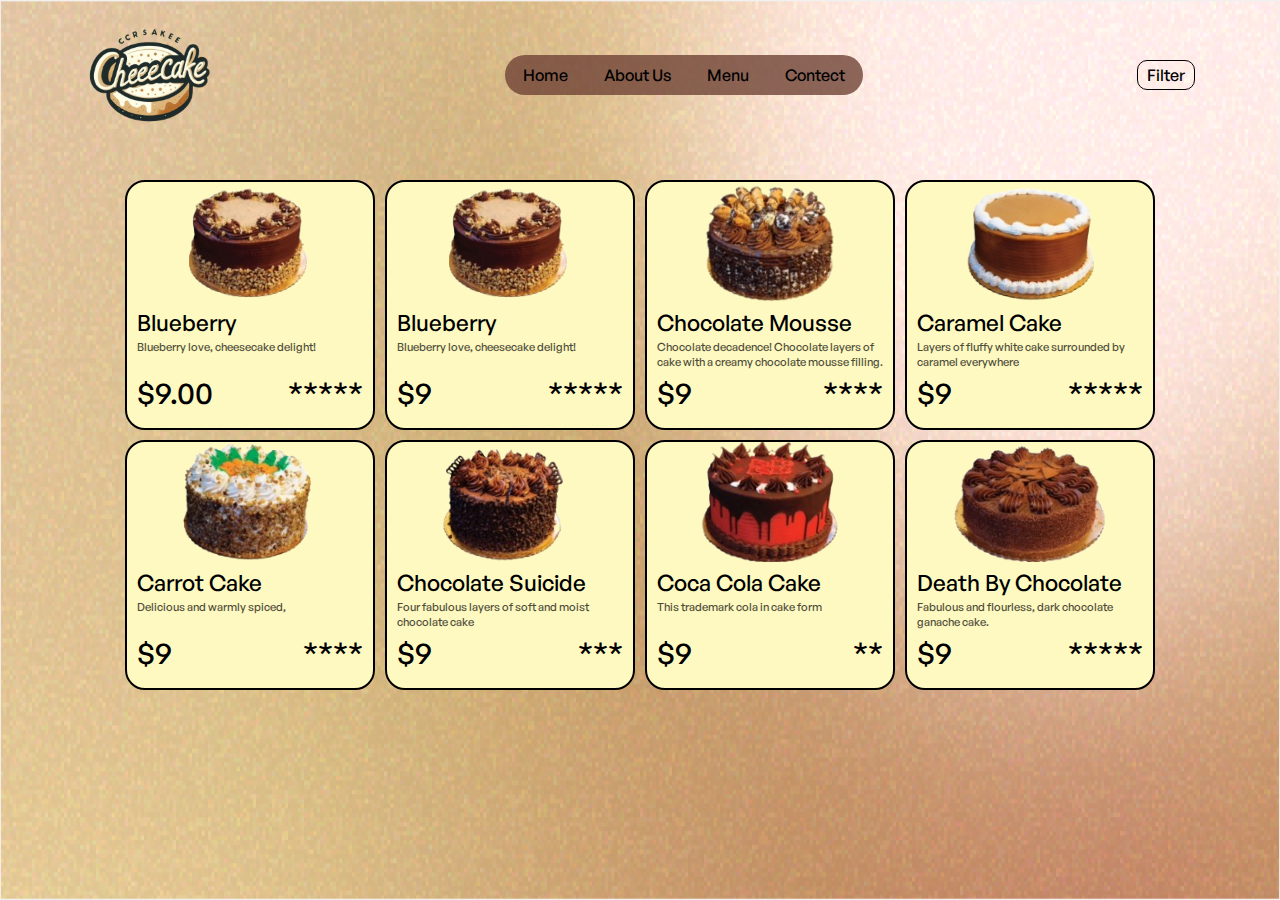
==== menu.html @ 401ab9b7 "1.3" ====
<!DOCTYPE html>
<html lang="en">
<head>
    <meta charset="UTF-8">
    <meta name="viewport" content="width=device-width, initial-scale=1.0">
    <title>Document</title>
    <link rel="stylesheet" href="style.css">
</head>
<body>
    
    <div class="container">
        <div class="nav">
            <img class="logo" src="asset/logo.svg" height="165px" alt="">
            <div class="navitem1">
                <ul class="navitem">
                    <a href='index.html'><li id="li" >Home</li></a>
                    <a href="index.html"><li id="li">About Us</li></a>
                    <a href="index.html"><li id="li">Menu</li></a>
                    <a href="index.html"><li id="li">Contect</li></a>
                </ul>
            </div>
            <img class="menubtn" src="asset/menu.png" alt="">
            <div class="filterbtn">Filter</div>
        </div>
        <div class="containeritem">
            <div class="menucard">
                <div class="imege">
                    <img src="cake/cake1.png" alt="">
                </div>
                <div class="manuinfo">
                    <div id="manuinfo-name">Blueberry Cheesecake</div>
                    <div id="maininfo-about">Blueberry love, cheesecake delight!</div>
                    <div class="maininfo-price">
                        <div id="itemprice"><span>$</span>9.00</div>
                        <div class="rating">*****</div>
                    </div>
                </div>
            </div>
        </div>
    </div> 


    <script src="script.js"></script>
</body>
</html>
---- style.css ----
@font-face {
    font-family: good;
    src: url(asset/GeneralSans-Medium.otf);
}
*{
    font-family: good;
    margin: 0;
    padding: 0;
    box-sizing: border-box;
}
html{
    width: 100%;
    overflow-x: hidden;
}
body{
    width: 100%;
    overflow-x: hidden;
}
.landpage{
    background: url(asset/Background.png);
    width: 100vw;
    min-height: 100vh;
    background-repeat: none;
    background-size: 100% 100%;
    overflow:hidden;
}
.nav a{
    text-decoration: none;
    color: black;
    height: 100%;
    /* width: 100%; */
    display: flex;
    align-items: center;


}
.nav{
    display: flex;
    align-items: center;
    width: min(1150px,100%);
    height: 150px;
    margin: auto;
    position: sticky;
    z-index: 900;
    justify-content: space-between;
}
.navitem{
    display: flex;
    background-color: rgba(111, 68, 54, 0.8);
    height: 40px;
    border-radius: 20px;
    overflow: hidden;
}
#li{
    border-radius: 10px;
    display: flex;
    align-items: center;
    padding: 0 18px;
    height: 40px;
    /* background-color: white; */
}
#li:hover{
    background-color: rgba(207, 201, 201, 0.687);
}
.menubtn{
    height: 30px;
    position: absolute;
    right:9px ;
    top: 30px;
    display: none;
}
.navbtn{
    padding: 5px 10px;
    border-radius: 20px;
    border: 1px solid rgb(5, 4, 4);
    font-size: 13px;
    margin-right: 70px;
}
.navbtn:hover{
    background-color: rgba(111, 68, 54, 0.8);
}

.mainitem{
    /* background-color: yellow; */
    display: flex;
    height: 400px;
    width: min(1053px,76vw);
    margin: 9vh auto;
    position: relative;

}
.mainitem-text{
    /* background-color: #813441; */
    width: 60%;
}
.text{
    font-size: 3.2rem;
    margin-top: 60px;

}
.text2{
    margin-top: 14px;
    max-width: 400px;
}
.cake_imege{
    position: absolute;
    height:628px;
    bottom: 5px;
    right: 216px;
    bottom: 255px;
    transform: translate(50% ,50%);
}
.btn{
    margin-top: 35px;
    margin-bottom: 20px;
     display: flex;
     align-items: center;
     gap: 10px;
    
}
.btn button{
    padding: 10px 10px;
    border-radius: 20px;
    background-color: transparent;
    border: 1px solid black;
    display: flex;
    align-items: center;
}
.btn button:hover{
    background-color: rgba(111, 68, 54, 0.8);
}
.btn :nth-child(2){
    /* background-color: red; */
    padding: 9px 10px;
    gap: 2px;
}



/* about */

.about{
    width: 100%;
    min-height:100vh ;
    background-color:rgba(255, 248, 214, 0.6) ;
}

.aboutitem{
    display: flex;
    justify-content: center;
    align-items: center;
    position: relative;
    width: 90%;
    margin: auto;
}

.aboutimg{
    height: min(500px , 40vw);
}
.secondtext{
    font-size: 20px;
}

.aboutinfo{

}
.aboutinfo p{
    opacity: .7;

}
.aboutinfo h2{
    margin-top: 130px;
    font-size: 40px;
}
.aboutbtn{
    margin-top: 30px;
}
.aboutbtn button{
    padding: 10px 15px;
    border-radius: 20px;
    border: 1px solid black;
}
.aboutbtn button:hover{
    color: white;
    background-color: rgba(106, 64, 40, 1);
}


/* manu section  */

.manu{
    background-image: url(asset/Background3.png);
    background-size: 100% 100%;
    background-repeat: no-repeat;
    min-height: 100vh;
    width: 100%;
    display: flex;
    flex-direction: column;
    align-items: center;
}
.manuitem{
    display: grid ;
    place-items: center;
    width: min(800px,90%);
    height:fit-content ;
    grid-template-columns: repeat(3,250px);
    overflow-x: scroll;
    gap: 15px;
    margin-top: 40px;
    position: relative;
}
.mentitle{
    width: 100%;
    display: flex;
    justify-content: center;
    align-items: center;
    margin-top: 30px;
    font-size: min(10vw,64px);
    font-family: 'Inika', serif;
    color: rgba(106, 64, 40, 1); 

}
.card{
    width: 250px;
    min-height: 280px;
    border-radius: 20px;
    overflow: hidden;
    background-color: rgb(251, 250, 228);
    border: 3px solid black;
    position:relative;
}
.img{
    display: flex;
    justify-content: center;
    align-items: center;
}
.manutext{
    padding: 10px;
    margin-top: 10px;
    position: absolute;
    bottom: 0;
        width: 100%;
}
#foodname{
    font-size: 20px;
}
#foodabout{
    font-size: 13px;
    opacity: .7;
}
.price{
    display: flex;
    justify-content: space-between;
    padding: 15px 0 0 0;
}
#price{
    font-size: 20px;
}
#price span{
    color: green;
}
.star{
    font-size: 34px;
}
.more{
    width: fit-content;
    cursor: pointer;
}

.more2{
    display: none;
    cursor: pointer;
    text-decoration: none;
    color: black;
} 
.more1{
    display: block;
    text-decoration: none;
    color: black;
}
@media (max-width:1120px) {

    .nav{
        /* max-width: 95%; */
        /* background-color: red; */
    }
    .mainitem{
        width: 90%;
    }
    .cake_imege{
        height: 466px;
        right: 18vw;
    }
    .text{
        font-size: 2.4rem;
    }
}
@media (max-width:830px) {
    .aboutinfo h2{
        font-size: 30px;
    }
    .aboutinfo p{
        font-size: 12px;
    }
}

@media (max-width:700px) {
    .menubtn{
        display: block;
        z-index: 999;
    }    
    .navbtn{
        position: absolute;
        right: 0px;
        top: 29px;
    }
    .nav{
        /* width: 100%;
        margin: 0;
        position: inherit; */
    }
    .navitem{
        position: absolute;
        width: 100%;
        border-radius: 0;
        top: 0;
        height: 80vh;
        display: grid;
        place-content: center;
        gap: 20px;
        font-size: 20px;
        grid-template-rows: repeat(4 , 40px);
        transform:translateY(-100%);
        transition: all ease .3s;
    }
    .nav ul li{
        width: 100vw;
        justify-content: center;
        height: 45px;
        /* background-color: red; */
    }
    .nav a{
        width: 100%;
        height: fit-content;
    }
    .logo{
        position: absolute;
        z-index: 999;
        height: 107px;
        left:10px ;
        top: -10px;
    }
    .erase{
        transform: translateY(0);
    }
    .mainitem{
        /* margin: 0 0; */
        width: 100%;
        height: fit-content;
        display: flex;
        flex-direction: column-reverse;
        align-items: center;
        margin: 0 0;
        position: absolute;
        top: 0;
        /* justify-content: center; */
    }
    .mainitem-text{
        width: 100%;
        display: flex;
        align-items: center;
        flex-direction: column;
        
    }
    .cake_imege{
        /* top: -20vh; */
        transform: translate(0 , 0);
        /* left: 50%; */
        position: inherit;
        height: min(120vw,54vh);

    }
    .logo{
        left: -2px;
    }

    .text{
        /* margin-top: min(278px ,70vw); */
        font-size: min(38px , 7vw);
        width: 100%;
        display: flex;
        justify-content: center;
        margin-top: 0;

    }
    .text2{
        font-size: 14px;
        width: 70%;
        opacity: .7;
    }

    /* about */

    .aboutitem{
        flex-direction: column;
        margin: 0;
        width: 100%;
    }
    .aboutinfo{
        width: 90%;
    }
    .aboutinfo h2{
        margin-top: 10px;
    }
    .aboutimg{
        height: 60vw;
    }
    .aboutinfo h2{
        font-size: 8vw;
        margin-left: 3vw;
    }
    
    .aboutinfo p{
        margin-left: 2vw;
    }
    .secondtext{
        font-size: 5vw;
    }
    .aboutbtn{
        display: flex;
        justify-content: center;
    }

    /* manu */
    .card{
        width: 250px;
        min-height: 280px;
    }
    #foodname{
        font-size: 20px;
    }
    #foodabout{
        font-size:11px;
    }
    .filterbtn{
        position: absolute;
    }
}
 
@media (max-width:530px) {
    .more1{
      display: none;
    } 
    .more2{
        display: block;
    }
     
}


/*  more menu  */
.container{
    width: 100%;
    min-height: 100vh;
    background-image: url(asset/Background.png);
    background-size: 100% 100%;
    background-repeat: no-repeat;
    /* align-items: center */
    

}
.containeritem{
    max-width: 1040px;
    margin: auto;
    margin-top: 30px;
    display: flex;
    flex-wrap: wrap;
    justify-content: center;
    gap: 10px;
}
.menucard{
    border: 2px solid black;
    height: 250px;
    width: 250px; 
    display: flex;
    flex-direction: column;
    align-items: center;
    background-color: rgb(254, 249, 192);
    border-radius: 20px;
    overflow: hidden;
}
.manuinfo{
    padding: 0 10px;
    width: 100%;
}
#manuinfo-name{
    font-size: 1.4rem;
    height: 33px;
    overflow-x: scroll;
    /* height: ; */
}
#maininfo-about{
    font-size: .7rem;
    opacity: .7 ;
    width: 100%;
    height: 30px;
    overflow: hidden;
}
.maininfo-price{
    display: flex;
    justify-content: space-between;
    align-items: center;
    /* padding: 0 30px; */
    font-size: 30px;
    padding-top: 3px;
}

.filterbtn{
    right: 40px;
    top: 30px;
    border: 1px solid black;
    padding: 3px 9px;
    border-radius: 10px;
    margin-right: 20px;
    cursor: pointer;
}
.filterbtn:hover{
    background-color: rgba(106, 64, 40, 1);
    color: white;
}
.rating{
    display: flex;
    align-items: center;
    justify-content: center;
    /* flex-direction: column; */
}
.imege img{
    height: 120px;
}
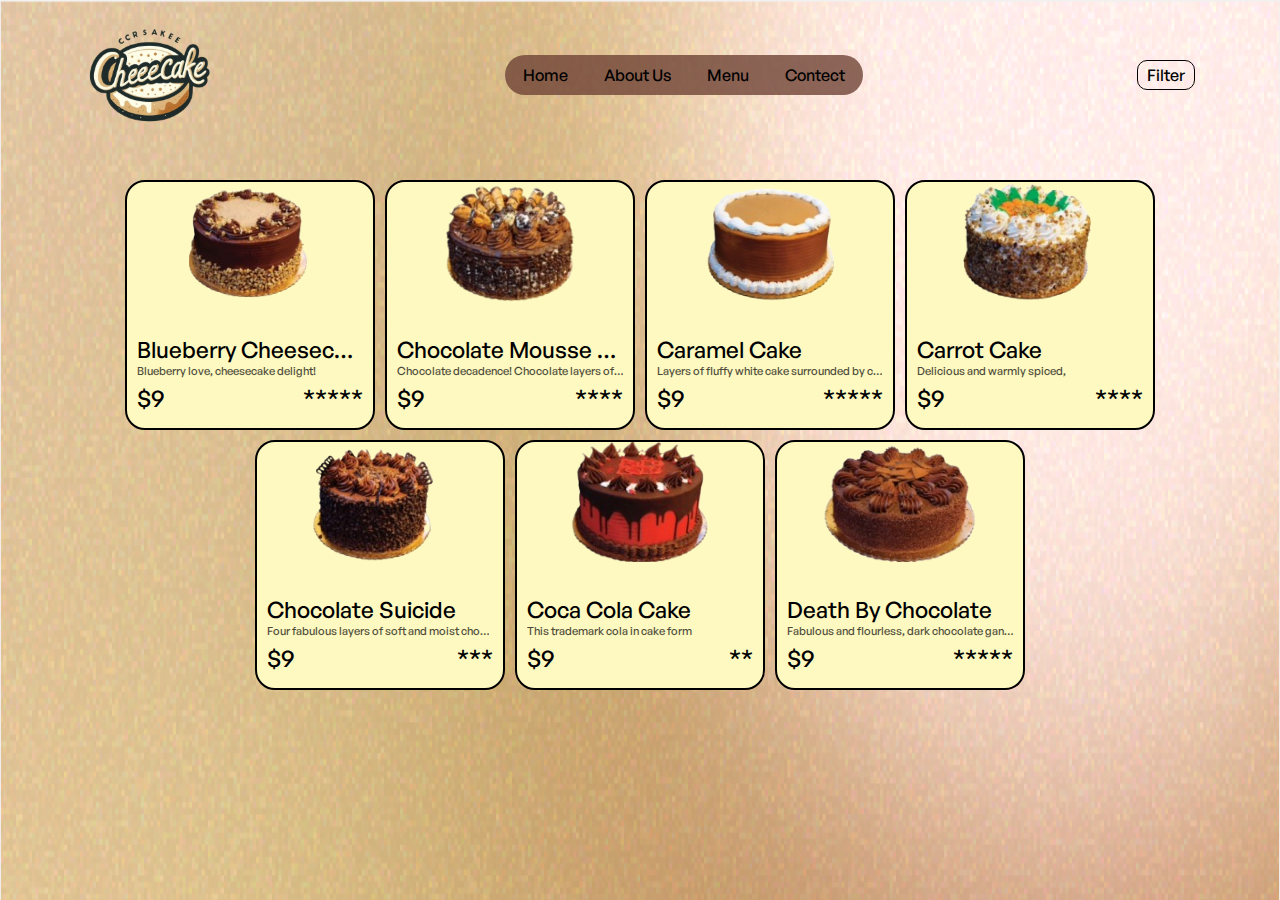
==== commit 4addc0d7: "1.2" ====
--- a/menu.html
+++ b/menu.html
@@ -1,45 +1,56 @@
 <!DOCTYPE html>
 <html lang="en">
+
 <head>
-    <meta charset="UTF-8">
-    <meta name="viewport" content="width=device-width, initial-scale=1.0">
+    <meta charset="UTF-8" />
+    <meta name="viewport" content="width=device-width, initial-scale=1.0" />
     <title>Document</title>
-    <link rel="stylesheet" href="style.css">
+    <link rel="stylesheet" href="style.css" />
 </head>
+
 <body>
-    
     <div class="container">
         <div class="nav">
-            <img class="logo" src="asset/logo.svg" height="165px" alt="">
+            <img class="logo" src="asset/logo.svg" height="165px" alt="" />
             <div class="navitem1">
                 <ul class="navitem">
-                    <a href='index.html'><li id="li" >Home</li></a>
-                    <a href="index.html"><li id="li">About Us</li></a>
-                    <a href="index.html"><li id="li">Menu</li></a>
-                    <a href="index.html"><li id="li">Contect</li></a>
+                    <a href="index.html">
+                        <li id="li">Home</li>
+                    </a>
+                    <a href="index.html">
+                        <li id="li">About Us</li>
+                    </a>
+                    <a href="index.html">
+                        <li id="li">Menu</li>
+                    </a>
+                    <a href="index.html">
+                        <li id="li">Contect</li>
+                    </a>
                 </ul>
             </div>
-            <img class="menubtn" src="asset/menu.png" alt="">
+            <img class="menubtn" src="asset/menu.png" alt="" />
             <div class="filterbtn">Filter</div>
         </div>
         <div class="containeritem">
-            <div class="menucard">
+            <!-- <div class="menucard">
                 <div class="imege">
-                    <img src="cake/cake1.png" alt="">
+                    <img src="cake/cake1.png" alt="" />
                 </div>
                 <div class="manuinfo">
-                    <div id="manuinfo-name">Blueberry Cheesecake</div>
-                    <div id="maininfo-about">Blueberry love, cheesecake delight!</div>
+                    <div class="Text">
+                        <span id="manuinfo-name">Blueberry Cheesecake</span><br>
+                        <span id="maininfo-about">Blueberry love, cheesecake delight!</span>
+                    </div>
                     <div class="maininfo-price">
                         <div id="itemprice"><span>$</span>9.00</div>
                         <div class="rating">*****</div>
                     </div>
                 </div>
-            </div>
+            </div> -->
         </div>
-    </div> 
-
+    </div>
 
     <script src="script.js"></script>
 </body>
+
 </html>--- a/style.css
+++ b/style.css
@@ -273,6 +273,12 @@
     text-decoration: none;
     color: black;
 } 
+.more2 {
+    color: rgb(5, 4, 4);
+}
+.more {
+    color: rgb(1, 0, 0);
+}
 .more1{
     display: block;
     text-decoration: none;
@@ -315,9 +321,7 @@
         top: 29px;
     }
     .nav{
-        /* width: 100%;
-        margin: 0;
-        position: inherit; */
+       height: 90px;
     }
     .navitem{
         position: absolute;
@@ -445,8 +449,16 @@
     .filterbtn{
         position: absolute;
     }
-}
- 
+    .containeritem{
+        margin-top: 0;
+    }
+
+}
+@media (max-width: 700px) {
+    .containeritem {
+      margin-top: 0;
+    }
+  }
 @media (max-width:530px) {
     .more1{
       display: none;
@@ -463,7 +475,7 @@
     width: 100%;
     min-height: 100vh;
     background-image: url(asset/Background.png);
-    background-size: 100% 100%;
+    background-size: max(1200px,100%) max(1200px ,100%);
     background-repeat: no-repeat;
     /* align-items: center */
     
@@ -488,30 +500,41 @@
     background-color: rgb(254, 249, 192);
     border-radius: 20px;
     overflow: hidden;
+    position: relative;
 }
 .manuinfo{
     padding: 0 10px;
     width: 100%;
+    position: absolute;
+    bottom: 14px;
 }
 #manuinfo-name{
     font-size: 1.4rem;
-    height: 33px;
-    overflow-x: scroll;
-    /* height: ; */
+    white-space: nowrap;
+    text-overflow: ellipsis;
+    overflow: hidden;
+}
+#manuinfo-name:hover{
+    white-space: normal;
+    /* background-color: red; */
 }
 #maininfo-about{
     font-size: .7rem;
     opacity: .7 ;
-    width: 100%;
-    height: 30px;
+    white-space: nowrap;
+    text-overflow: ellipsis;
     overflow: hidden;
 }
+
+#maininfo-about:hover{
+    white-space: normal;
+}
 .maininfo-price{
     display: flex;
     justify-content: space-between;
     align-items: center;
     /* padding: 0 30px; */
-    font-size: 30px;
+    font-size: 24px;
     padding-top: 3px;
 }
 
@@ -536,4 +559,15 @@
 }
 .imege img{
     height: 120px;
+}
+.Text{
+    width: 100%;
+    max-height: 50px;
+    overflow: scroll;
+    display: flex;
+    flex-direction: column;
+
+}
+.Text:hover{
+    max-height: fit-content;
 }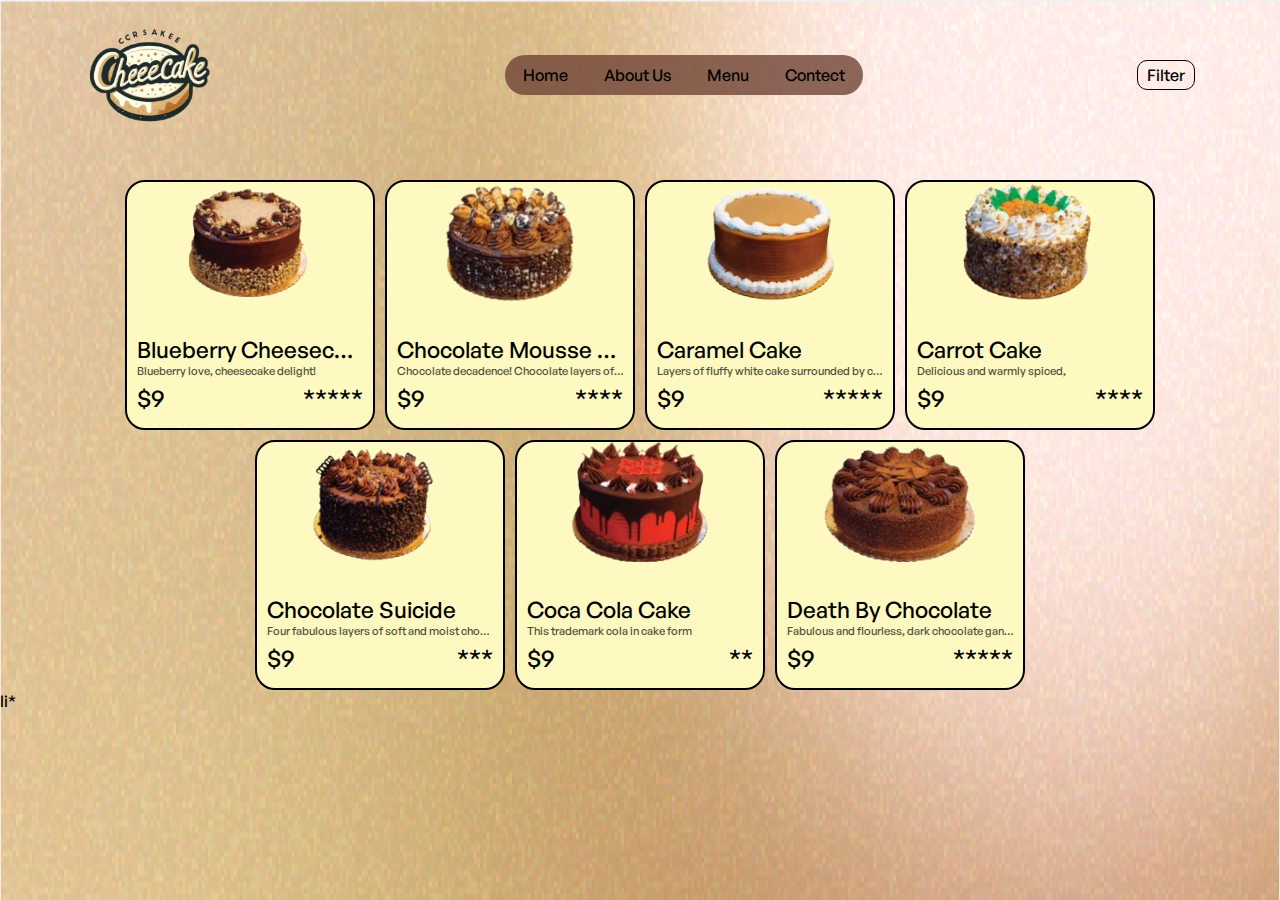
==== commit bb9c7144: "1.2" ====
--- a/menu.html
+++ b/menu.html
@@ -48,6 +48,11 @@
                 </div>
             </div> -->
         </div>
+        <div class="filterbox">
+            <ul>
+                li*
+            </ul>
+        </div>
     </div>
 
     <script src="script.js"></script>
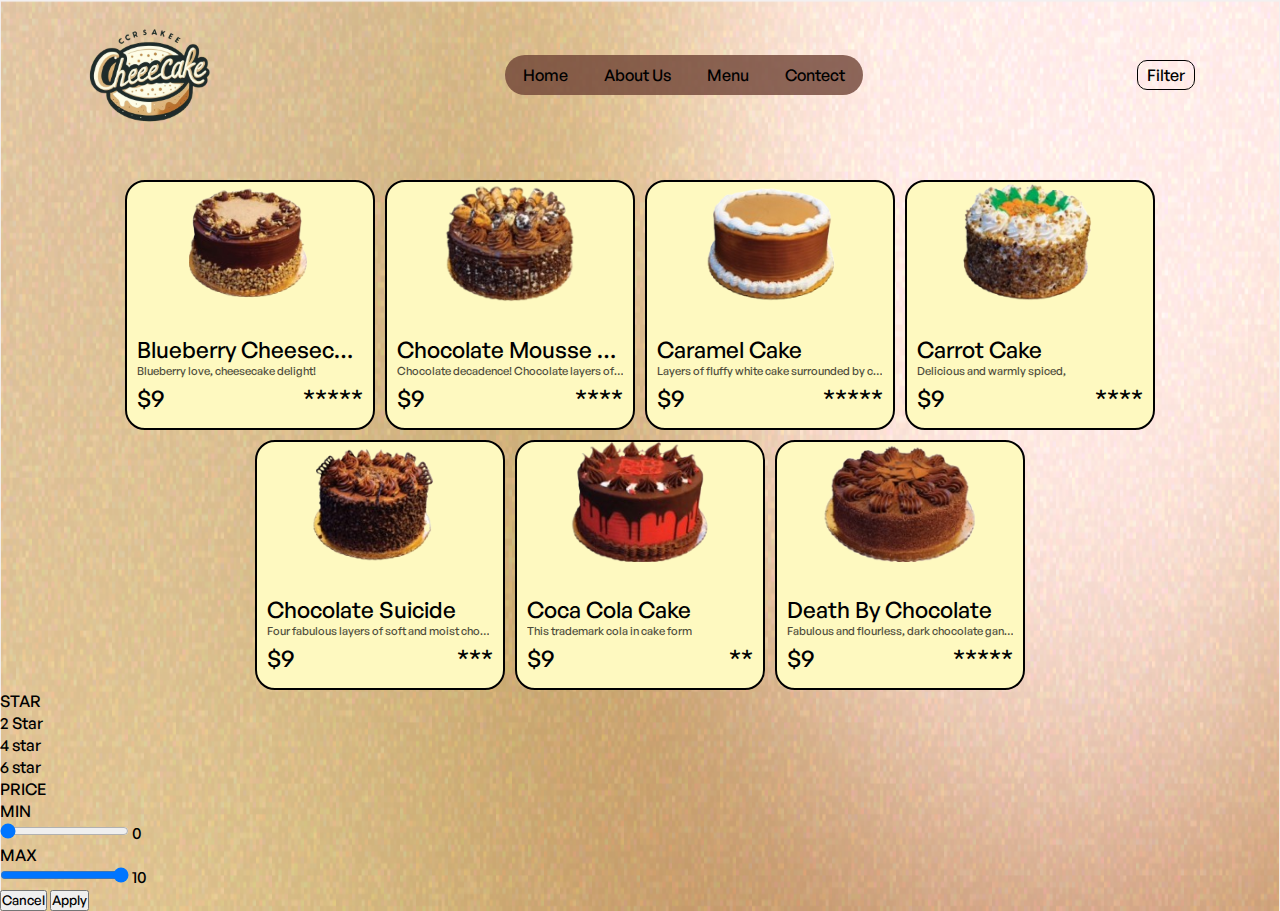
==== commit 4baa0d49: "2.0(Add filter option)" ====
--- a/menu.html
+++ b/menu.html
@@ -4,7 +4,7 @@
 <head>
     <meta charset="UTF-8" />
     <meta name="viewport" content="width=device-width, initial-scale=1.0" />
-    <title>Document</title>
+    <title>Menu</title>
     <link rel="stylesheet" href="style.css" />
 </head>
 
@@ -31,27 +31,53 @@
             <img class="menubtn" src="asset/menu.png" alt="" />
             <div class="filterbtn">Filter</div>
         </div>
-        <div class="containeritem">
-            <!-- <div class="menucard">
-                <div class="imege">
-                    <img src="cake/cake1.png" alt="" />
+        <div class="contaiermainitem">
+            <div class="containeritem">
+                <!-- <div class="menucard">
+                    <div class="imege">
+                        <img src="cake/cake1.png" alt="" />
+                    </div>
+                    <div class="manuinfo">
+                        <div class="Text">
+                            <span id="manuinfo-name">Blueberry Cheesecake</span><br>
+                            <span id="maininfo-about">Blueberry love, cheesecake delight!</span>
+                        </div>
+                        <div class="maininfo-price">
+                            <div id="itemprice"><span>$</span>9.00</div>
+                            <div class="rating">*****</div>
+                        </div>
+                    </div>
+                </div> -->
+            </div>
+            <div class="filterbox">
+                <div class="filter_rate">
+                    <p>STAR</p>
+                    <ul>
+                        <li class="filter_star">2 Star</li>
+                        <li class="filter_star">4 star</li>
+                        <li class="filter_star">6 star</li>
+                    </ul>
                 </div>
-                <div class="manuinfo">
-                    <div class="Text">
-                        <span id="manuinfo-name">Blueberry Cheesecake</span><br>
-                        <span id="maininfo-about">Blueberry love, cheesecake delight!</span>
-                    </div>
-                    <div class="maininfo-price">
-                        <div id="itemprice"><span>$</span>9.00</div>
-                        <div class="rating">*****</div>
-                    </div>
+                <div class="filter_price">
+                    <p>PRICE</p>
+                    <ul>
+                        <div class="min">
+                            <p>MIN</p>
+                            <input class="price_min" value="0" min="0" max="10" type="range"/>
+                            <span id="price_value">0</span>
+                        </div>
+                        <div class="max">
+                            <p>MAX</p>
+                            <input class="price_max" min="0" max="10" value="10" type="range"/>
+                            <span id="price_value">10</span>
+                        </div>
+                    </ul>
                 </div>
-            </div> -->
-        </div>
-        <div class="filterbox">
-            <ul>
-                li*
-            </ul>
+                <div class="filter_btn">
+                    <button>Cancel</button>
+                    <button class="apply">Apply</button>
+                </div>
+            </div>
         </div>
     </div>
 
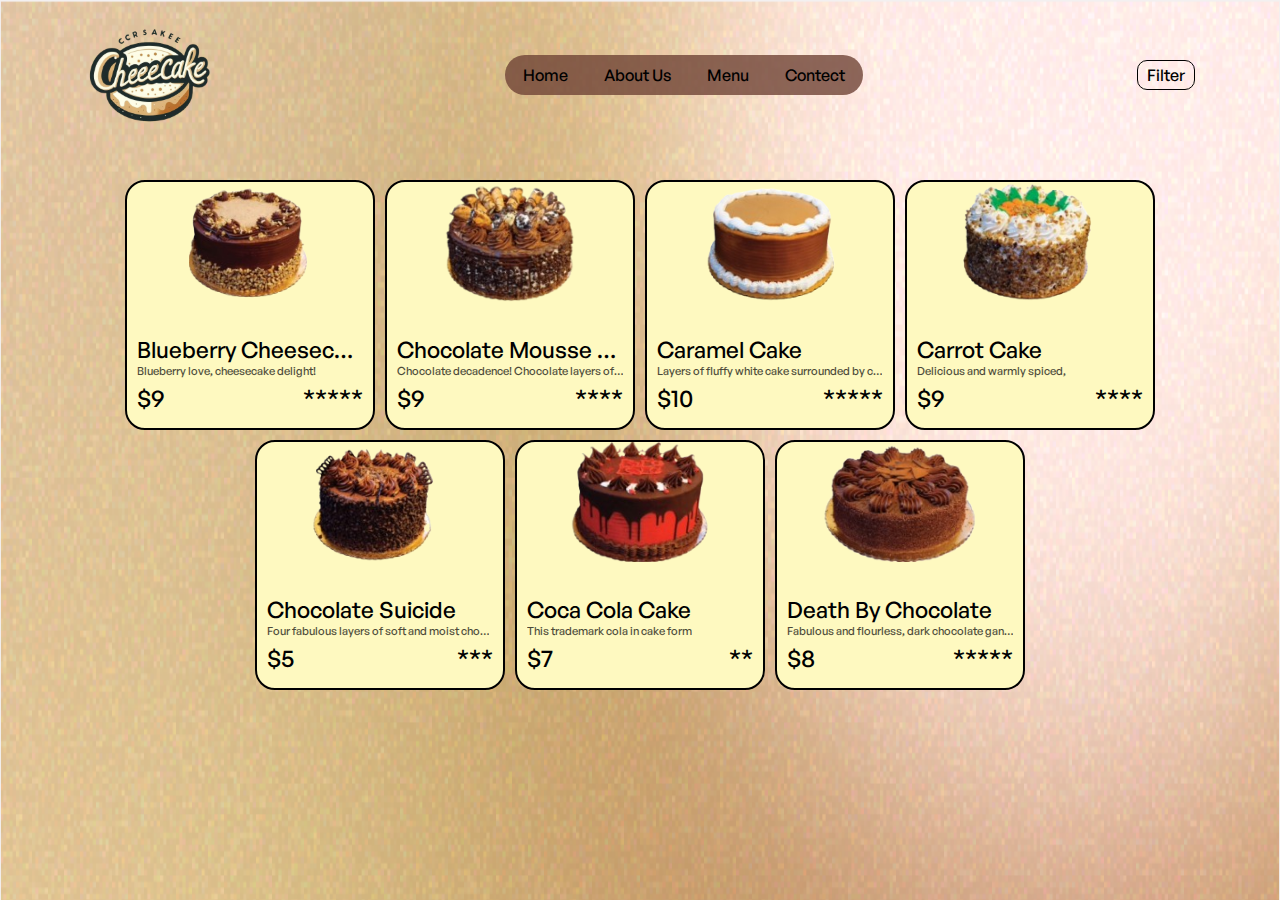
==== commit 99240238: "2.0" ====
--- a/menu.html
+++ b/menu.html
@@ -49,7 +49,7 @@
                     </div>
                 </div> -->
             </div>
-            <div class="filterbox">
+            <div class="filterbox display_none">
                 <div class="filter_rate">
                     <p>STAR</p>
                     <ul>
--- a/style.css
+++ b/style.css
@@ -311,6 +311,14 @@
 }
 
 @media (max-width:700px) {
+
+    .filterbox{
+        position: absolute;
+        height: 70vh;
+        z-index: 1000;
+        background-color: rgb(240, 229, 229);
+    }
+
     .menubtn{
         display: block;
         z-index: 999;
@@ -453,6 +461,7 @@
         margin-top: 0;
     }
 
+
 }
 @media (max-width: 700px) {
     .containeritem {
@@ -482,7 +491,7 @@
 
 }
 .containeritem{
-    max-width: 1040px;
+    width: 100%;
     margin: auto;
     margin-top: 30px;
     display: flex;
@@ -570,4 +579,78 @@
 }
 .Text:hover{
     max-height: fit-content;
+}
+.contaiermainitem{
+    display: flex;
+    max-width: min(100%,1390px);
+    margin: auto;
+    /* background-color: red; */
+}
+.filterbox{
+    /* height: 400px; */
+    width: 300px;
+    background-color: rgb(240, 229, 229);
+    /* position: absolute; */
+    right: 0;
+    top: 90px;
+    color: rgb(3, 3, 3);
+    z-index: 999;
+    border-radius: 20px;
+    overflow: hidden;
+    /* display: none; */
+    /* transform: translateX(100%); */
+
+}
+.filter_rate{
+    display: flex;
+    flex-direction: column;
+    align-items: center;
+    gap: 20px;
+    /* margin-top: 20px; */
+    padding: 20px 0;
+}
+.filter_rate ul{
+    display: flex;
+    gap: 10px;
+    list-style: none;
+    font-size: 20px;
+}
+.filter_star{
+    border: 1px solid black;
+    padding: 2px 4px;
+    border-radius: 20px;
+
+}
+.filter_price{
+    display: flex;
+    flex-direction: column;
+    align-items: center;
+    gap: 10px;
+    /* margin-top: 30px; */
+    border: 1px solid rgb(247, 255, 198);
+    background-color: #fbffe496;
+}
+.min ,.max{
+    display: flex;
+    width: 100%;
+    justify-content: space-between;
+}
+#price_value{
+    /* background-color: red;
+    width: 50px; */ 
+}
+
+.display_none{
+    display: none;
+}
+.filter_btn{
+    margin-top: 50px;
+    display: flex;
+    justify-content: space-between;
+}
+.filter_btn button{
+    padding: 2px 6px;
+    border-radius: 20px;
+    height: 30px;
+
 }